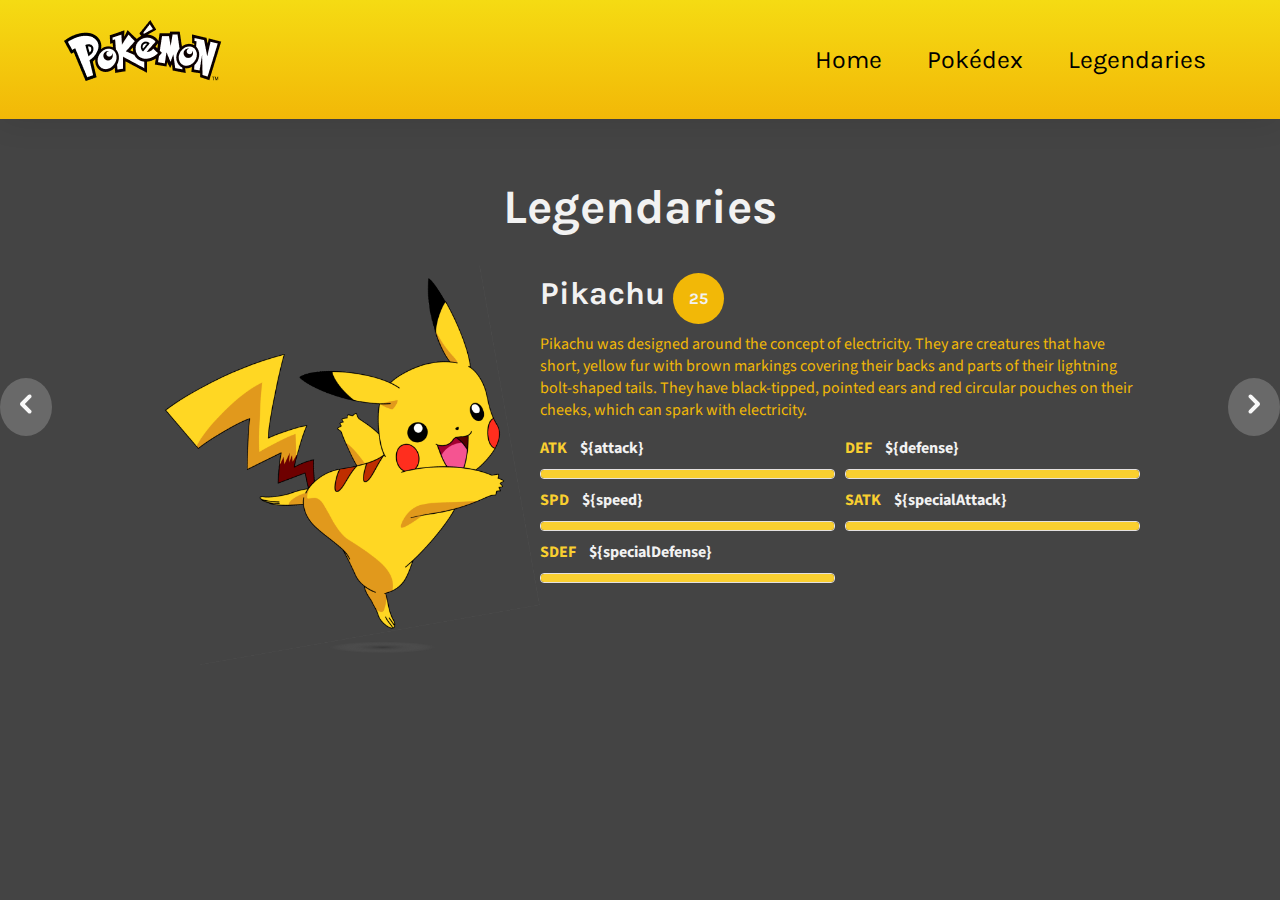
==== legendaries.html @ 48a4aeb1 "add bars element and styles on pokemon info" ====
<!DOCTYPE html>
<html lang="en">
  <head>
    <meta charset="UTF-8" />
    <meta name="viewport" content="width=device-width, initial-scale=1.0" />
    <title>My Pokedex</title>
    <link rel="stylesheet" href="./styles/nav.css" />
    <link rel="stylesheet" href="./styles/legendaries.css" />

    <link href="https://unpkg.com/aos@2.3.1/dist/aos.css" rel="stylesheet" />
  </head>

  <body>
    <header>
      <nav class="navigation">
        <div class="logo">
          <img src="./img/Logo.png" alt="logo" />
        </div>
        <button class="hamburger" aria-label="Menu">
          <span class="bar"></span>
          <span class="bar"></span>
          <span class="bar"></span>
        </button>
        <ul class="navLinks">
          <li><a href="index.html" class="nav-link">Home</a></li>
          <li><a href="pokedex.html" class="nav-link">Pokédex</a></li>
          <li><a href="#" class="nav-link">Legendaries</a></li>
        </ul>
      </nav>
    </header>

    <section class="main-content">
      <h1 class="head-line">Legendaries</h1>
      <div class="pokemons-container" id="pokemonContainer">
        <div class="carousel-container">
          <div class="carousel-item">
            <img src="./img/Pikachu.png" alt="Pokemon 1" />

            <div class="pokemonInfo">
              <h1 class="pokemonName">Pikachu <span>25</span></h1>
              <div class="">
                <p class="pokemon-description">
                  Pikachu was designed around the concept of electricity. They
                  are creatures that have short, yellow fur with brown markings
                  covering their backs and parts of their lightning bolt-shaped
                  tails. They have black-tipped, pointed ears and red circular
                  pouches on their cheeks, which can spark with electricity.
                </p>
              </div>
              <div class="base-stats">
                <div class="stat">
                  <div class="stats-label" style="color:${pokemonColor.color}">
                    ATK <span>${attack}</span>
                  </div>
                  <div
                    class="bar"
                    style="background-color:${pokemonColor.backgroundColor}"
                  >
                    <div
                      class="progress"
                      style="width: ${attack}%; background-color: ${pokemonColor.color};"
                    ></div>
                  </div>
                </div>
                <div class="stat">
                  <div class="stats-label" style="color:${pokemonColor.color}">
                    DEF <span>${defense}</span>
                  </div>
                  <div
                    class="bar"
                    style="background-color:${pokemonColor.backgroundColor}"
                  >
                    <div
                      class="progress"
                      style="width: ${defense}%; background-color: ${pokemonColor.color};"
                    ></div>
                  </div>
                </div>
                <div class="stat">
                  <div class="stats-label" style="color:${pokemonColor.color}">
                    SPD <span>${speed}</span>
                  </div>
                  <div
                    class="bar"
                    style="background-color:${pokemonColor.backgroundColor}"
                  >
                    <div
                      class="progress"
                      style="width: ${speed}%; background-color: ${pokemonColor.color};"
                    ></div>
                  </div>
                </div>
                <div class="stat">
                  <div class="stats-label" style="color:${pokemonColor.color}">
                    SATK <span>${specialAttack}</span>
                  </div>
                  <div
                    class="bar"
                    style="background-color:${pokemonColor.backgroundColor}"
                  >
                    <div
                      class="progress"
                      style="width: ${specialAttack}%; background-color: ${pokemonColor.color};"
                    ></div>
                  </div>
                </div>
                <div class="stat">
                  <div class="stats-label" style="color:${pokemonColor.color}">
                    SDEF <span>${specialDefense}</span>
                  </div>
                  <div
                    class="bar"
                    style="background-color:${pokemonColor.backgroundColor}"
                  >
                    <div
                      class="progress"
                      style="width: ${specialDefense}%; background-color: ${pokemonColor.color};"
                    ></div>
                  </div>
                </div>
              </div>
            </div>
          </div>
        </div>
        <button class="carousel-button prev">
          <img src="./img/mingcute_left-fill.svg" alt="" srcset="" />
        </button>
        <button class="carousel-button next">
          <img src="./img/mingcute_right-fill.svg" alt="" srcset="" />
        </button>
      </div>
    </section>
  </body>

  <script src="./scripts/navBar.js"></script>
</html>
---- styles/nav.css ----
/* Navigation Area */
.navigation{
    display: grid;
    grid-template-columns: 2fr 1fr;
    justify-content: center;
    padding: 20px 4rem;
    box-shadow: 0px 2px 30px rgba(0, 0, 0, 0.1);
    top: 0;
    z-index: 1;
    background: var(--bgColor);
    margin: auto;
    position: relative;
  }
  .navLinks{
    z-index: 14;
      display: flex;
      column-gap: 25px;
      list-style-type: none;
      font-family: 'Karla', sans-serif;
      font-size: 25px;
      transition: border-bottom 0.3s;
  }
  
  .nav-link {
    text-decoration: none; 
    padding: 10px; 
    color: black; 
  }
  .nav-link:hover{
    border: 4px solid #73D677;
    border-radius: 15px;
    
   
  }
  .nav-link.active {
    z-index: 0;
    border-bottom: 4px solid #73D677; /* Add border bottom for active link */
  }
  .hamburger {
    display: none; /* Hide by default */
    background: transparent;
    border: none;
    cursor: pointer;
  }
  
  .hamburger .bar {
    display: block;
    width: 25px;
    height: 3px;
    background-color: black;
    margin: 5px 0;
    transition: transform 0.3s ease;
  }
  @media all and (max-width: 768px){
    .hamburger {
        z-index: 10;
        width: 100%;
        display: block; /* Show for smaller screens */
      }
      .navigation{
        display: grid;
        grid-template-columns: 3fr 1fr;
        padding: 4px 7px;
      }
      .navLinks {
        z-index: 2;
        display: none; /* Hide navigation links by default */
        flex-direction: column;
        align-items: center;
        position: absolute;
        top: 30px; /* Adjust top position based on your header height */
        left: 0;
        background: var(--bgColor); /* Adjust background color */
        width: 100%;
        padding: 20px;
        gap:20px;
        box-shadow: 0px 2px 30px rgba(0, 0, 0, 0.1);
      }
    
      .navLinks.active {
        display: flex;
      }
    
      .hamburger.active .bar:nth-child(1) {
        transform: rotate(45deg) translate(5px, 5px);
      }
    
      .hamburger.active .bar:nth-child(2) {
        opacity: 0;
      }
    
      .hamburger.active .bar:nth-child(3) {
        transform: rotate(-45deg) translate(5px, -5px);
      }
    }
---- styles/legendaries.css ----
@import url('https://fonts.googleapis.com/css2?family=Karla&family=Source+Sans+3&display=swap');
:root {
  --bgColor: linear-gradient(180deg, #F5DB13 0%, #F2B807 100%);
  --h1Size: 72px;
  --h2Size: 64px;
  --h3Size: 36px;
  --h4Size: 24px;
  --h5Size: 18px;
  --h6Size: 12px;
  --pSize: 16px;
  --karlaFont: 'Karla', sans-serif;
  --soureSansFont: 'Source Sans 3', sans-serif;
}
* ,html{
  box-sizing: border-box;
}
body{
  padding: 0;
  background-color: #444444;
  position: relative;
  margin: 0;
  background-attachment: fixed;
  background-size: cover;
  background-repeat: no-repeat;
  
}
.main-content{
  position: relative;
    margin-top: 20px;
    padding: 10px 30px;
}

.head-line{
    text-align: center;
    font-size: 3rem;
    font-family: var(--karlaFont);
    color: #f2f2f2;
    margin: 30px auto;
    text-align: center;
}

.carousel-container {
  width: 100%;
  max-width: 1200px; /* Set the maximum width as needed */
  margin: 0 auto;
  overflow: hidden;
  
}


.carousel-item{
  display: flex;
  width: 100%;
  justify-content: center;
  flex-wrap: wrap;
 
}
.carousel-item img{
  height: 400px;
}
.pokemonName{
  color: #f2f2f2;
  font-family: var(--karlaFont);
  font-size: 2rem; /* Reduce font size for better visual hierarchy */
  margin-top: 10px; /* Add some space between image and name */

}
.pokemonInfo{
  max-width: 600px;
}
.pokemonName span{
  color: #f2f2f2;
  font-family: var(--karlaFont);
  text-align: center;
  font-size: 1rem;
  background-color: #F2B807;
  padding: 1em;
  border-radius: 50px;

}
.pokemon-description{
 color: #F2B807;
 font-size: 1rem;
 font-family: var(--soureSansFont);
  
}



.carousel-button {
  position: absolute;
  top: 50%;
  transform: translateY(-50%);
  background-color: rgba(255, 255, 255, 0.2);
  border: none;
  border-radius: 50%; /* Use 50% for a circular button */
  padding: 10px; /* Adjust padding as needed */
  font-size: 24px;
  cursor: pointer;
  z-index: 1;
  color: white; /* Add text color */
  transition: background-color 0.3s; /* Smooth transition for background color change */
  margin: auto;
}

.carousel-button:hover {
  background-color: rgba(255, 255, 255, 0.4); /* Lighten the background color on hover */
}

.carousel-button.prev {
  left: 0;
}

.carousel-button.next {
  right: 0;
}

.label {
  font-size: 1rem; /* Adjust font size of the label */
}
.pokemon_about i{
  font-size: 2rem;
}

.pokemon_description{
  padding: 10px 15px;
  font-family: var(--karlaFont);
  text-align: center;
  font-size: 20px;
}

.base-stats {
  display: grid;
  grid-template-columns: repeat(auto-fill, minmax(200px, 1fr));
  gap: 10px;
  justify-content: center;
  align-items: center;
}
.stats-label {
 
  color: #F9CF30;
  font-family: var(--soureSansFont);
  
  margin-bottom: 10px;
  font-weight: bold;
  font-size: 1rem;
}
.stats-label span{
  color: #f2f2f2;
  margin-left: 10px;
}
.bar {
  border: 1px solid rgb(228, 225, 225);
  height: 10px;
  background-color: hsla(47, 94%, 58%,0.2);
  border-radius: 4px;
  overflow: hidden;
}

.progress {
  height: 100%;
  background-color: #F9CF30;
  
}
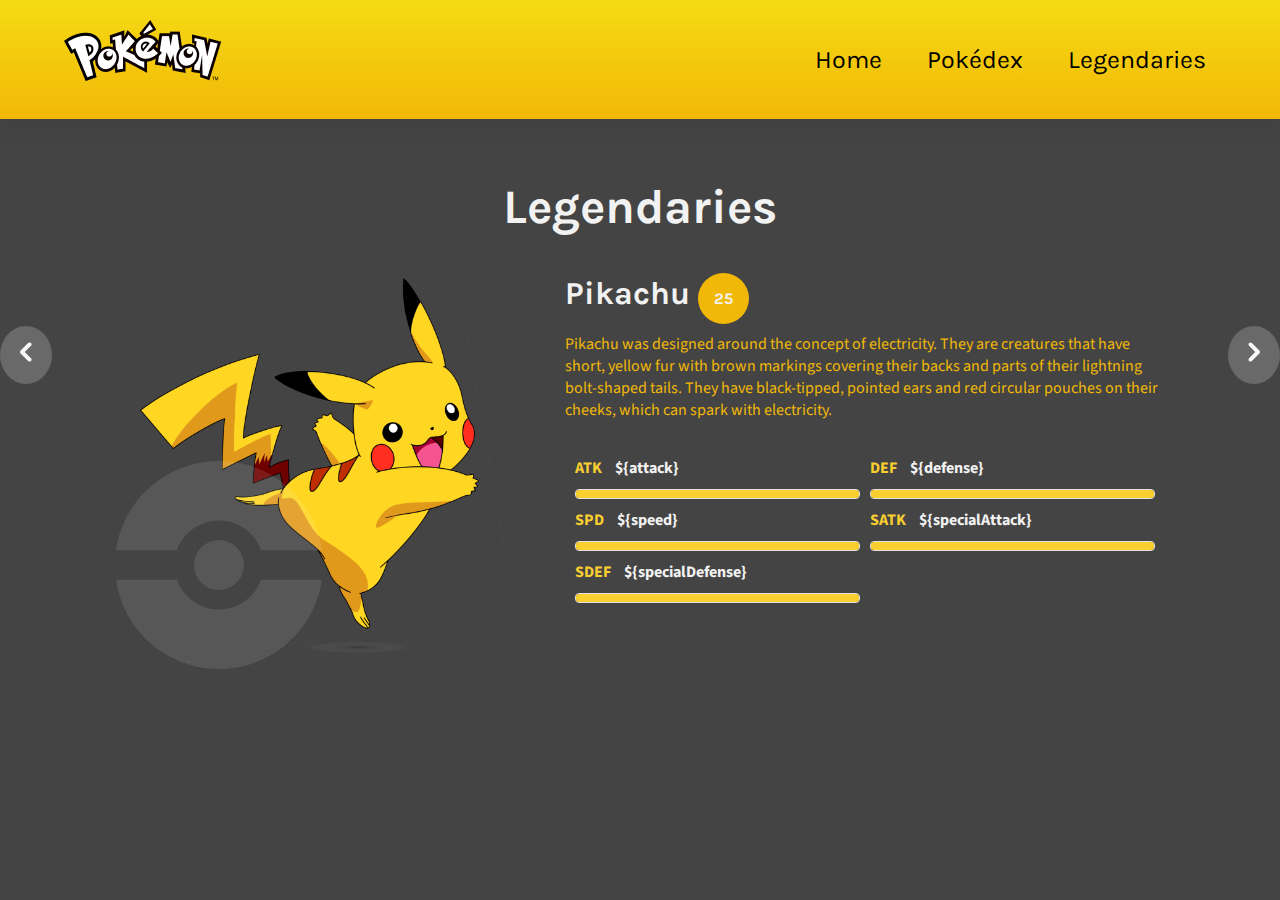
==== commit 809c6871: "complete the carousel item styling" ====
--- a/legendaries.html
+++ b/legendaries.html
@@ -34,7 +34,19 @@
       <div class="pokemons-container" id="pokemonContainer">
         <div class="carousel-container">
           <div class="carousel-item">
-            <img src="./img/Pikachu.png" alt="Pokemon 1" />
+            <div class="pokemonSprite-container">
+              <img
+                src="./img/pokeball-background.svg"
+                alt=""
+                srcset="pokeball Backgrounnd"
+                class="pokeballBG"
+              />
+              <img
+                src="./img/Pikachu.png"
+                alt="Pokemon 1"
+                class="pokemonSprite"
+              />
+            </div>
 
             <div class="pokemonInfo">
               <h1 class="pokemonName">Pikachu <span>25</span></h1>
--- a/styles/legendaries.css
+++ b/styles/legendaries.css
@@ -25,9 +25,10 @@
   
 }
 .main-content{
+  
   position: relative;
     margin-top: 20px;
-    padding: 10px 30px;
+    padding: 10px 20px;
 }
 
 .head-line{
@@ -40,6 +41,7 @@
 }
 
 .carousel-container {
+  
   width: 100%;
   max-width: 1200px; /* Set the maximum width as needed */
   margin: 0 auto;
@@ -49,14 +51,49 @@
 
 
 .carousel-item{
+  overflow: visible;
   display: flex;
   width: 100%;
   justify-content: center;
   flex-wrap: wrap;
  
 }
-.carousel-item img{
-  height: 400px;
+.pokemonSprite-container{
+  position: relative;
+  overflow: visible;
+
+
+}
+.pokemonSprite-container .pokemonSprite{
+  max-height: 400px;
+  animation: jump 2s infinite;
+  margin-right: 50px;
+  left:-200px;
+  bottom: 30px;
+}
+
+.pokemonSprite-container .pokeballBG{
+  position: absolute;
+  bottom: 0%;
+  max-height: 400px;
+  overflow: visible;
+
+}
+
+@keyframes jump {
+  0%,
+  20%,
+  50%,
+  80%,
+  100% {
+    transform: translateY(0);
+  }
+  40% {
+    transform: translateY(-20px);
+  }
+  60% {
+    transform: translateY(-10px);
+  }
 }
 .pokemonName{
   color: #f2f2f2;
@@ -85,11 +122,10 @@
   
 }
 
-
-
+/* Carousel buttons */
 .carousel-button {
   position: absolute;
-  top: 50%;
+  top: 40%;
   transform: translateY(-50%);
   background-color: rgba(255, 255, 255, 0.2);
   border: none;
@@ -118,6 +154,9 @@
 .label {
   font-size: 1rem; /* Adjust font size of the label */
 }
+
+
+/* pokemon stats bars */
 .pokemon_about i{
   font-size: 2rem;
 }
@@ -135,6 +174,7 @@
   gap: 10px;
   justify-content: center;
   align-items: center;
+  padding: 20px 10px;
 }
 .stats-label {
  
@@ -162,3 +202,15 @@
   background-color: #F9CF30;
   
 }
+@media all and (max-width: 768px){
+
+  .pokemonSprite{
+    margin: 0;
+    height: 340px;
+  }
+  .pokeballBG{
+    top: 10%;
+    left: 15%;
+    height:300px;
+  }
+}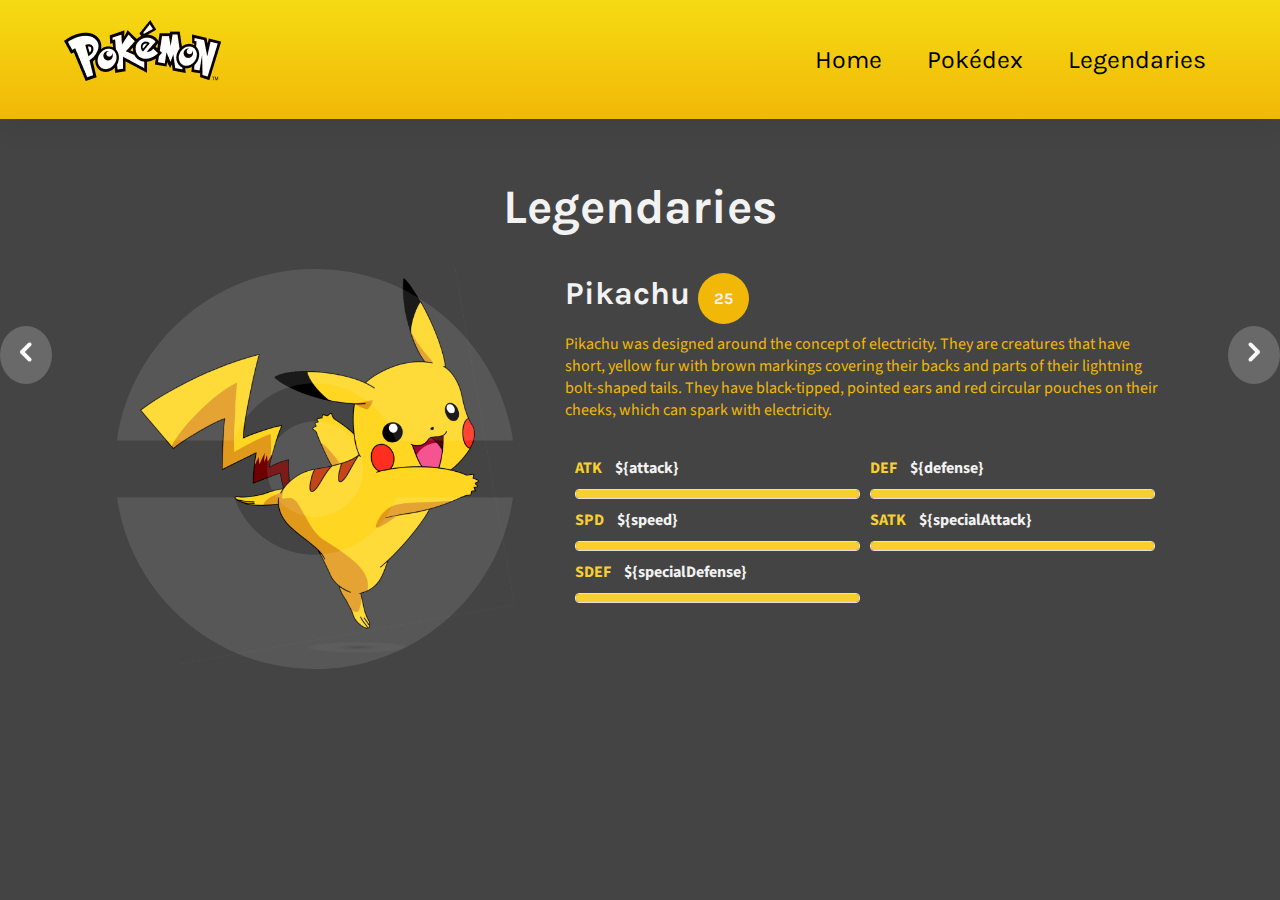
==== commit b362c1cd: "get the data of the legendary pokemons" ====
--- a/legendaries.html
+++ b/legendaries.html
@@ -143,6 +143,6 @@
       </div>
     </section>
   </body>
-
+  <script type="module" src="./scripts/carousel.js"></script>
   <script src="./scripts/navBar.js"></script>
 </html>
--- a/styles/legendaries.css
+++ b/styles/legendaries.css
@@ -75,7 +75,7 @@
 .pokemonSprite-container .pokeballBG{
   position: absolute;
   bottom: 0%;
-  max-height: 400px;
+  height: 400px;
   overflow: visible;
 
 }
@@ -174,6 +174,7 @@
   gap: 10px;
   justify-content: center;
   align-items: center;
+  
   padding: 20px 10px;
 }
 .stats-label {
@@ -202,7 +203,7 @@
   background-color: #F9CF30;
   
 }
-@media all and (max-width: 768px){
+@media only screen and (max-width: 480px){
 
   .pokemonSprite{
     margin: 0;
@@ -211,6 +212,9 @@
   .pokeballBG{
     top: 10%;
     left: 15%;
-    height:300px;
+    max-height:300px;
+  }
+  .base-stats{
+    padding: 20px 10px;
   }
 }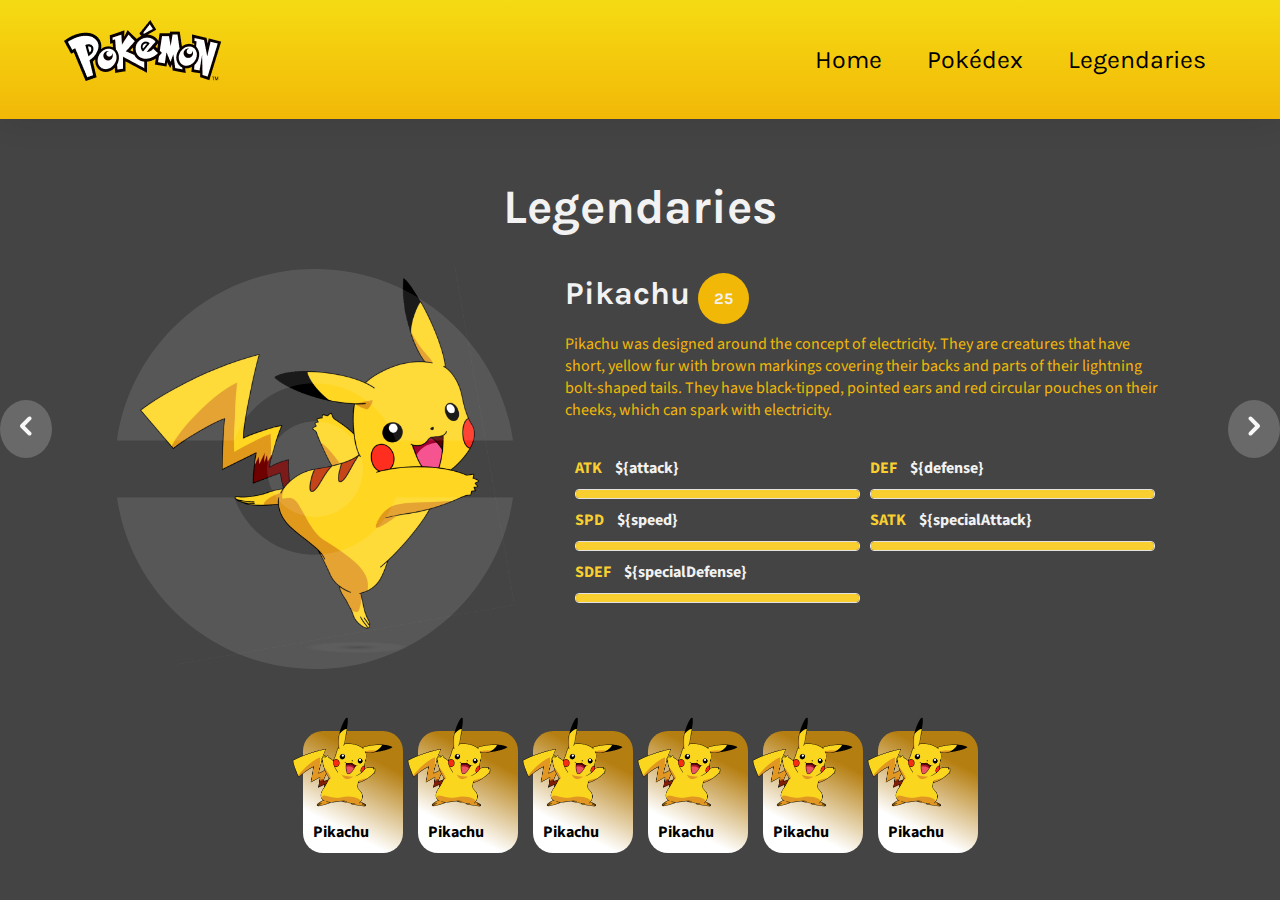
==== commit 44710394: "add the carousel navigation" ====
--- a/legendaries.html
+++ b/legendaries.html
@@ -141,6 +141,44 @@
           <img src="./img/mingcute_right-fill.svg" alt="" srcset="" />
         </button>
       </div>
+      <div class="carousel-navigation">
+        <div class="pokemonCard">
+          <div class="imageContainer">
+            <img src="./img/pikachu_sprite.png" alt="" />
+          </div>
+          <div class="pokemonNameCard"><span>Pikachu</span></div>
+        </div>
+        <div class="pokemonCard">
+          <div class="imageContainer">
+            <img src="./img/pikachu_sprite.png" alt="" />
+          </div>
+          <div class="pokemonNameCard"><span>Pikachu</span></div>
+        </div>
+        <div class="pokemonCard">
+          <div class="imageContainer">
+            <img src="./img/pikachu_sprite.png" alt="" />
+          </div>
+          <div class="pokemonNameCard"><span>Pikachu</span></div>
+        </div>
+        <div class="pokemonCard">
+          <div class="imageContainer">
+            <img src="./img/pikachu_sprite.png" alt="" />
+          </div>
+          <div class="pokemonNameCard"><span>Pikachu</span></div>
+        </div>
+        <div class="pokemonCard">
+          <div class="imageContainer">
+            <img src="./img/pikachu_sprite.png" alt="" />
+          </div>
+          <div class="pokemonNameCard"><span>Pikachu</span></div>
+        </div>
+        <div class="pokemonCard">
+          <div class="imageContainer">
+            <img src="./img/pikachu_sprite.png" alt="" />
+          </div>
+          <div class="pokemonNameCard"><span>Pikachu</span></div>
+        </div>
+      </div>
     </section>
   </body>
   <script type="module" src="./scripts/carousel.js"></script>
--- a/styles/legendaries.css
+++ b/styles/legendaries.css
@@ -46,7 +46,7 @@
   max-width: 1200px; /* Set the maximum width as needed */
   margin: 0 auto;
   overflow: hidden;
-  
+  margin-bottom: 5%;
 }
 
 
@@ -55,7 +55,7 @@
   display: flex;
   width: 100%;
   justify-content: center;
-  flex-wrap: wrap;
+
  
 }
 .pokemonSprite-container{
@@ -203,6 +203,44 @@
   background-color: #F9CF30;
   
 }
+
+/* Carousel Navigation */
+.carousel-navigation{
+  font-family: var(--karlaFont);
+  display: flex;
+  flex-direction: row;
+  justify-content: center;
+  gap: 15px;
+}
+.pokemonCard{
+  width: 100px;
+  background: rgb(181,126,16);
+  background: linear-gradient(207deg, rgba(181,126,16,1) 25%, rgba(255,255,255,1) 75%);
+  padding: 10px;
+  border-radius: 20px;
+}
+.pokemonCard:hover {
+  transform: translateY(-5px);
+}
+.imageContainer{
+    height: 80px;
+    position: relative;
+  }
+.imageContainer img{
+  position: absolute;
+  top: -30%;
+  right: 0;
+  height: 90px;
+}
+.pokemonNameCard span{
+ 
+font-weight: bold;
+font-family: var(--soureSansFont);
+}
+
+
+
+
 @media only screen and (max-width: 480px){
 
   .pokemonSprite{
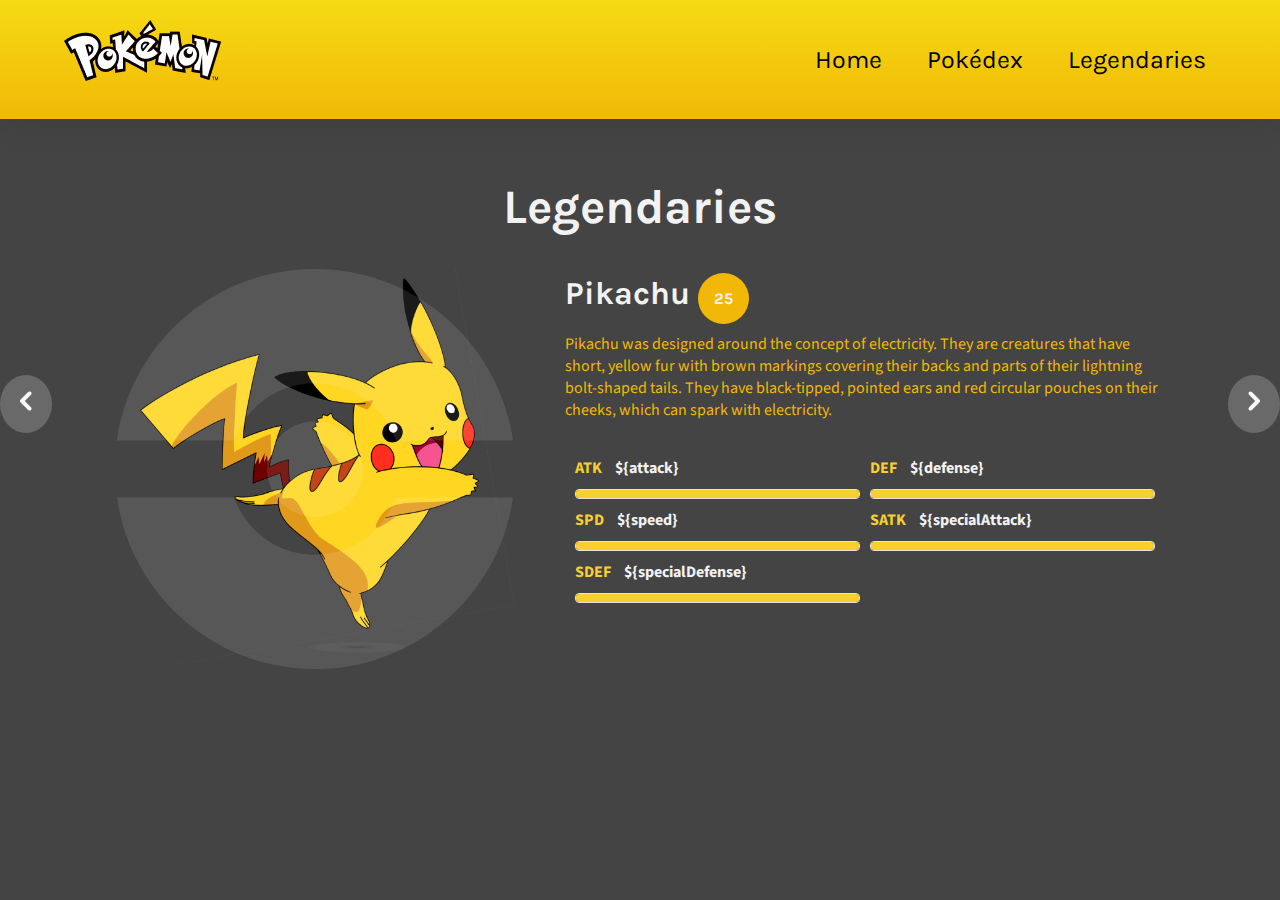
==== commit 62cefbd2: "add the carousel navigation and also style" ====
--- a/legendaries.html
+++ b/legendaries.html
@@ -141,44 +141,7 @@
           <img src="./img/mingcute_right-fill.svg" alt="" srcset="" />
         </button>
       </div>
-      <div class="carousel-navigation">
-        <div class="pokemonCard">
-          <div class="imageContainer">
-            <img src="./img/pikachu_sprite.png" alt="" />
-          </div>
-          <div class="pokemonNameCard"><span>Pikachu</span></div>
-        </div>
-        <div class="pokemonCard">
-          <div class="imageContainer">
-            <img src="./img/pikachu_sprite.png" alt="" />
-          </div>
-          <div class="pokemonNameCard"><span>Pikachu</span></div>
-        </div>
-        <div class="pokemonCard">
-          <div class="imageContainer">
-            <img src="./img/pikachu_sprite.png" alt="" />
-          </div>
-          <div class="pokemonNameCard"><span>Pikachu</span></div>
-        </div>
-        <div class="pokemonCard">
-          <div class="imageContainer">
-            <img src="./img/pikachu_sprite.png" alt="" />
-          </div>
-          <div class="pokemonNameCard"><span>Pikachu</span></div>
-        </div>
-        <div class="pokemonCard">
-          <div class="imageContainer">
-            <img src="./img/pikachu_sprite.png" alt="" />
-          </div>
-          <div class="pokemonNameCard"><span>Pikachu</span></div>
-        </div>
-        <div class="pokemonCard">
-          <div class="imageContainer">
-            <img src="./img/pikachu_sprite.png" alt="" />
-          </div>
-          <div class="pokemonNameCard"><span>Pikachu</span></div>
-        </div>
-      </div>
+      <div class="carousel-navigation"></div>
     </section>
   </body>
   <script type="module" src="./scripts/carousel.js"></script>
--- a/styles/legendaries.css
+++ b/styles/legendaries.css
@@ -25,7 +25,9 @@
   
 }
 .main-content{
-  
+    display: flex;
+    justify-content: center;
+    flex-direction: column;
   position: relative;
     margin-top: 20px;
     padding: 10px 20px;
@@ -41,7 +43,6 @@
 }
 
 .carousel-container {
-  
   width: 100%;
   max-width: 1200px; /* Set the maximum width as needed */
   margin: 0 auto;
@@ -51,6 +52,8 @@
 
 
 .carousel-item{
+  display: flex;
+  flex-wrap: wrap;
   overflow: visible;
   display: flex;
   width: 100%;
@@ -206,15 +209,20 @@
 
 /* Carousel Navigation */
 .carousel-navigation{
+  padding: 30px 0px;
+  align-self: center;
   font-family: var(--karlaFont);
   display: flex;
-  flex-direction: row;
-  justify-content: center;
+  grid-auto-columns: max-content;
+  justify-content: start;
   gap: 15px;
+  width: 80%;
+  overflow: auto;
 }
 .pokemonCard{
-  width: 100px;
-  background: rgb(181,126,16);
+  flex: 0 0 auto;
+  width: 100px; /* Set a fixed width */
+  background: rgb(243, 243, 242);
   background: linear-gradient(207deg, rgba(181,126,16,1) 25%, rgba(255,255,255,1) 75%);
   padding: 10px;
   border-radius: 20px;
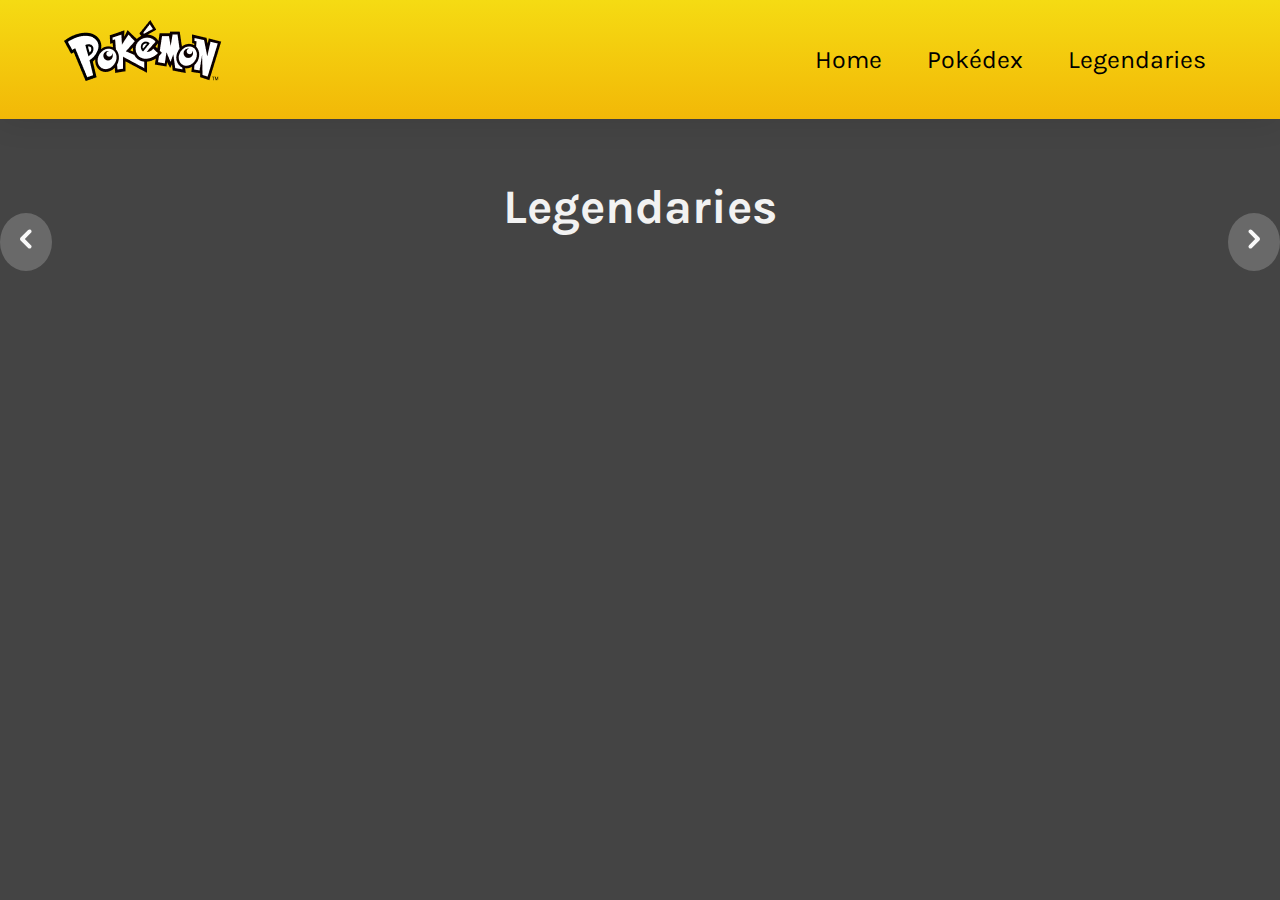
==== commit b856b66f: "add click function on the carousel navigation to display pokemon" ====
--- a/legendaries.html
+++ b/legendaries.html
@@ -32,108 +32,7 @@
     <section class="main-content">
       <h1 class="head-line">Legendaries</h1>
       <div class="pokemons-container" id="pokemonContainer">
-        <div class="carousel-container">
-          <div class="carousel-item">
-            <div class="pokemonSprite-container">
-              <img
-                src="./img/pokeball-background.svg"
-                alt=""
-                srcset="pokeball Backgrounnd"
-                class="pokeballBG"
-              />
-              <img
-                src="./img/Pikachu.png"
-                alt="Pokemon 1"
-                class="pokemonSprite"
-              />
-            </div>
-
-            <div class="pokemonInfo">
-              <h1 class="pokemonName">Pikachu <span>25</span></h1>
-              <div class="">
-                <p class="pokemon-description">
-                  Pikachu was designed around the concept of electricity. They
-                  are creatures that have short, yellow fur with brown markings
-                  covering their backs and parts of their lightning bolt-shaped
-                  tails. They have black-tipped, pointed ears and red circular
-                  pouches on their cheeks, which can spark with electricity.
-                </p>
-              </div>
-              <div class="base-stats">
-                <div class="stat">
-                  <div class="stats-label" style="color:${pokemonColor.color}">
-                    ATK <span>${attack}</span>
-                  </div>
-                  <div
-                    class="bar"
-                    style="background-color:${pokemonColor.backgroundColor}"
-                  >
-                    <div
-                      class="progress"
-                      style="width: ${attack}%; background-color: ${pokemonColor.color};"
-                    ></div>
-                  </div>
-                </div>
-                <div class="stat">
-                  <div class="stats-label" style="color:${pokemonColor.color}">
-                    DEF <span>${defense}</span>
-                  </div>
-                  <div
-                    class="bar"
-                    style="background-color:${pokemonColor.backgroundColor}"
-                  >
-                    <div
-                      class="progress"
-                      style="width: ${defense}%; background-color: ${pokemonColor.color};"
-                    ></div>
-                  </div>
-                </div>
-                <div class="stat">
-                  <div class="stats-label" style="color:${pokemonColor.color}">
-                    SPD <span>${speed}</span>
-                  </div>
-                  <div
-                    class="bar"
-                    style="background-color:${pokemonColor.backgroundColor}"
-                  >
-                    <div
-                      class="progress"
-                      style="width: ${speed}%; background-color: ${pokemonColor.color};"
-                    ></div>
-                  </div>
-                </div>
-                <div class="stat">
-                  <div class="stats-label" style="color:${pokemonColor.color}">
-                    SATK <span>${specialAttack}</span>
-                  </div>
-                  <div
-                    class="bar"
-                    style="background-color:${pokemonColor.backgroundColor}"
-                  >
-                    <div
-                      class="progress"
-                      style="width: ${specialAttack}%; background-color: ${pokemonColor.color};"
-                    ></div>
-                  </div>
-                </div>
-                <div class="stat">
-                  <div class="stats-label" style="color:${pokemonColor.color}">
-                    SDEF <span>${specialDefense}</span>
-                  </div>
-                  <div
-                    class="bar"
-                    style="background-color:${pokemonColor.backgroundColor}"
-                  >
-                    <div
-                      class="progress"
-                      style="width: ${specialDefense}%; background-color: ${pokemonColor.color};"
-                    ></div>
-                  </div>
-                </div>
-              </div>
-            </div>
-          </div>
-        </div>
+        <div class="carousel-container"></div>
         <button class="carousel-button prev">
           <img src="./img/mingcute_left-fill.svg" alt="" srcset="" />
         </button>
--- a/styles/legendaries.css
+++ b/styles/legendaries.css
@@ -215,11 +215,12 @@
   display: flex;
   grid-auto-columns: max-content;
   justify-content: start;
-  gap: 15px;
+  gap: 20px;
   width: 80%;
-  overflow: auto;
+  overflow: hidden;
 }
 .pokemonCard{
+  user-select: none; 
   flex: 0 0 auto;
   width: 100px; /* Set a fixed width */
   background: rgb(243, 243, 242);
@@ -245,8 +246,19 @@
 font-weight: bold;
 font-family: var(--soureSansFont);
 }
-
-
+/*  Pokemon types*/
+.types div{
+  font-family: var(--soureSansFont);
+  width: 100px;
+  font-size: 20px;
+  display: inline-flex;
+  padding: 10px;
+  text-align: center;
+  font-weight: bold;
+  border-radius: 20px;
+  color: #F2F2F2;
+
+}
 
 
 @media only screen and (max-width: 480px){
@@ -263,4 +275,7 @@
   .base-stats{
     padding: 20px 10px;
   }
+  .carousel-navigation{
+    width: 100%;
+  }
 }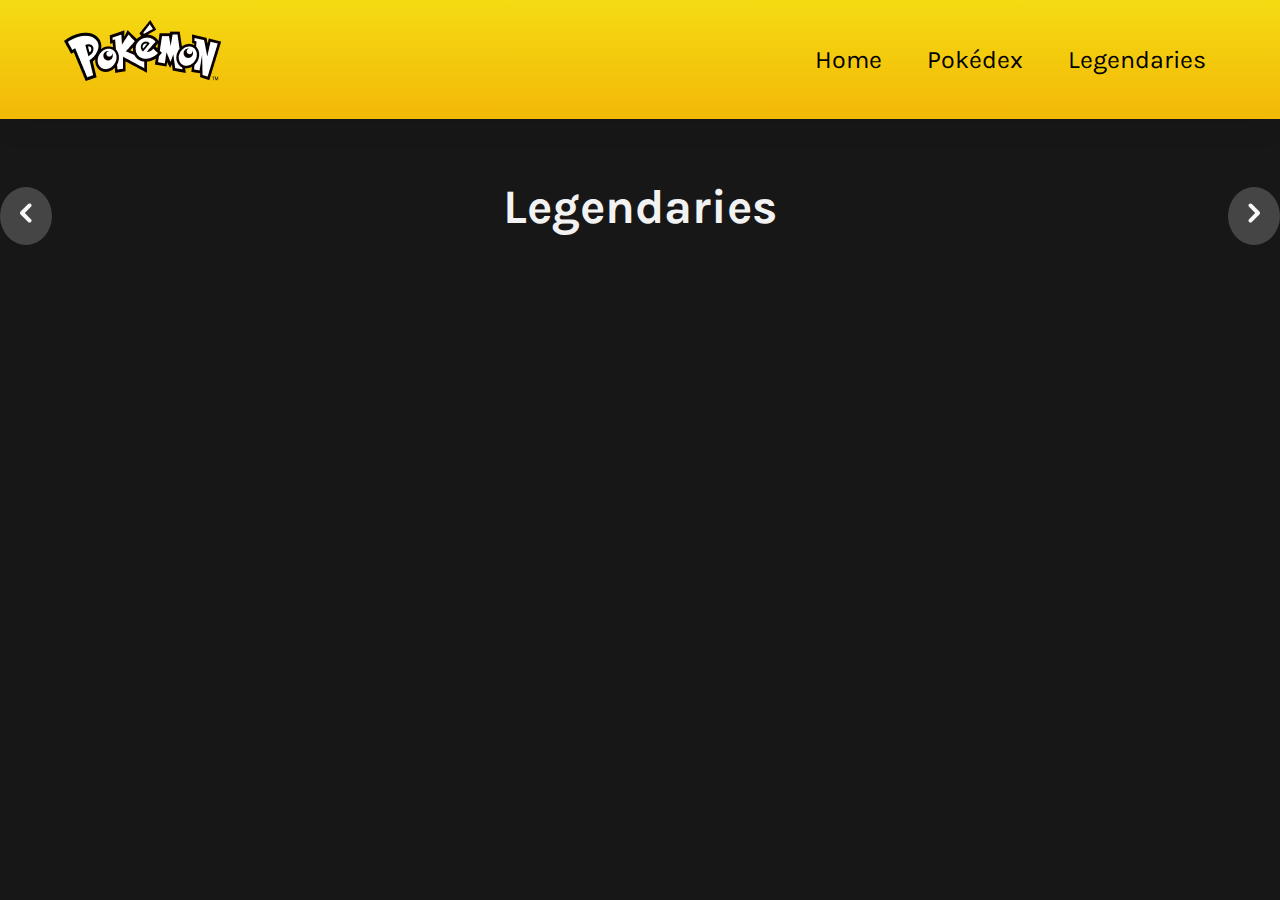
==== commit 3efac8af: "make my logo to be link" ====
--- a/legendaries.html
+++ b/legendaries.html
@@ -14,7 +14,9 @@
     <header>
       <nav class="navigation">
         <div class="logo">
-          <img src="./img/Logo.png" alt="logo" />
+          <a href="index.html">
+            <img src="./img/Logo.png" alt="logo" />
+          </a>
         </div>
         <button class="hamburger" aria-label="Menu">
           <span class="bar"></span>
--- a/styles/nav.css
+++ b/styles/nav.css
@@ -45,9 +45,10 @@
   
   .hamburger .bar {
     display: block;
-    width: 25px;
-    height: 3px;
-    background-color: black;
+    width: 30px;
+    height: 5px;
+    border-radius: 4px;
+    background-color: rgb(0, 0, 0);
     margin: 5px 0;
     transition: transform 0.3s ease;
   }
--- a/styles/legendaries.css
+++ b/styles/legendaries.css
@@ -16,7 +16,7 @@
 }
 body{
   padding: 0;
-  background-color: #444444;
+  background-color: #181717;
   position: relative;
   margin: 0;
   background-attachment: fixed;
@@ -71,7 +71,7 @@
   max-height: 400px;
   animation: jump 2s infinite;
   margin-right: 50px;
-  left:-200px;
+ 
   bottom: 30px;
 }
 
@@ -112,6 +112,8 @@
   color: #f2f2f2;
   font-family: var(--karlaFont);
   text-align: center;
+  padding: 0 20px;
+  margin-left: 20px;
   font-size: 1rem;
   background-color: #F2B807;
   padding: 1em;
@@ -119,8 +121,8 @@
 
 }
 .pokemon-description{
- color: #F2B807;
- font-size: 1rem;
+ 
+ font-size: 1.5rem;
  font-family: var(--soureSansFont);
   
 }
@@ -128,7 +130,7 @@
 /* Carousel buttons */
 .carousel-button {
   position: absolute;
-  top: 40%;
+  top: 30%;
   transform: translateY(-50%);
   background-color: rgba(255, 255, 255, 0.2);
   border: none;
@@ -164,11 +166,11 @@
   font-size: 2rem;
 }
 
-.pokemon_description{
+.pokemon--description{
   padding: 10px 15px;
   font-family: var(--karlaFont);
   text-align: center;
-  font-size: 20px;
+  font-size: 30px;
 }
 
 .base-stats {
@@ -182,7 +184,7 @@
 }
 .stats-label {
  
-  color: #F9CF30;
+ 
   font-family: var(--soureSansFont);
   
   margin-bottom: 10px;
@@ -266,6 +268,10 @@
   .pokemonSprite{
     margin: 0;
     height: 340px;
+    position: relative;
+    left: 10%;
+  top: 20px;
+    overflow: auto;
   }
   .pokeballBG{
     top: 10%;
